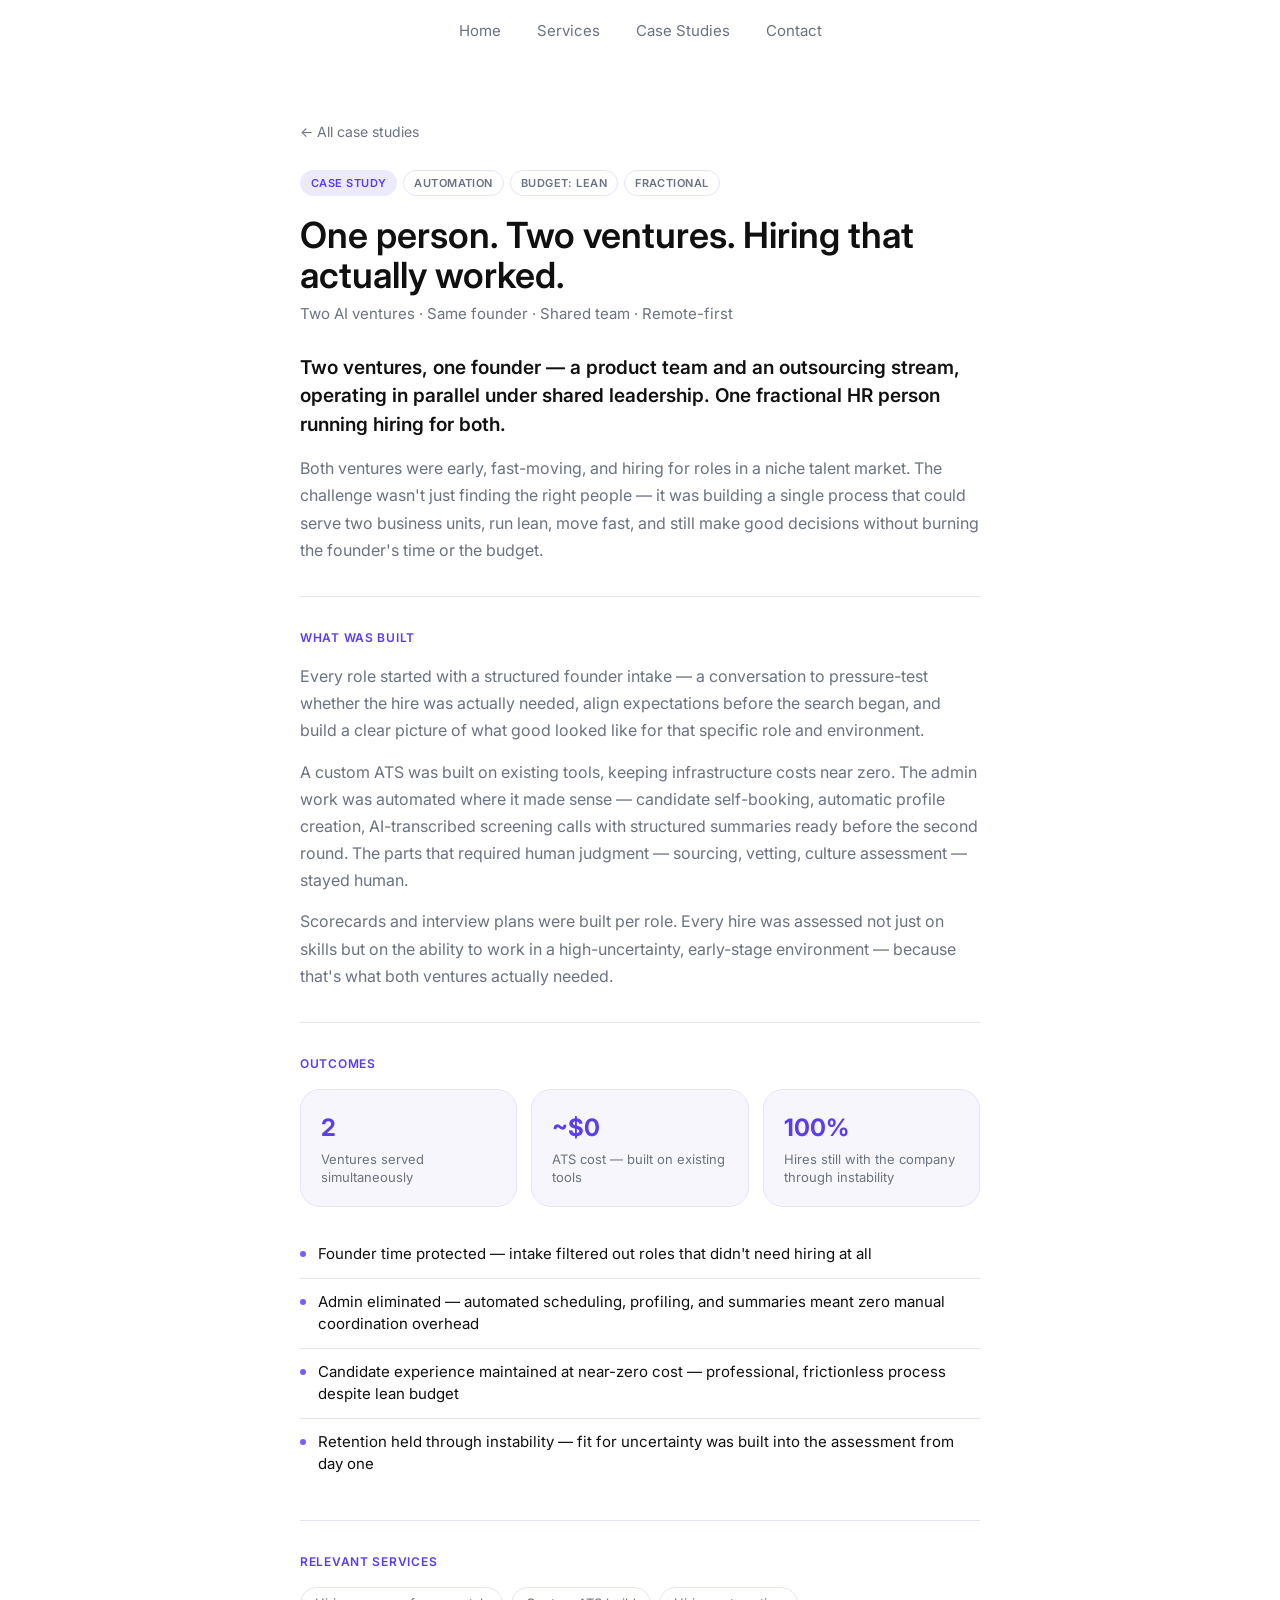
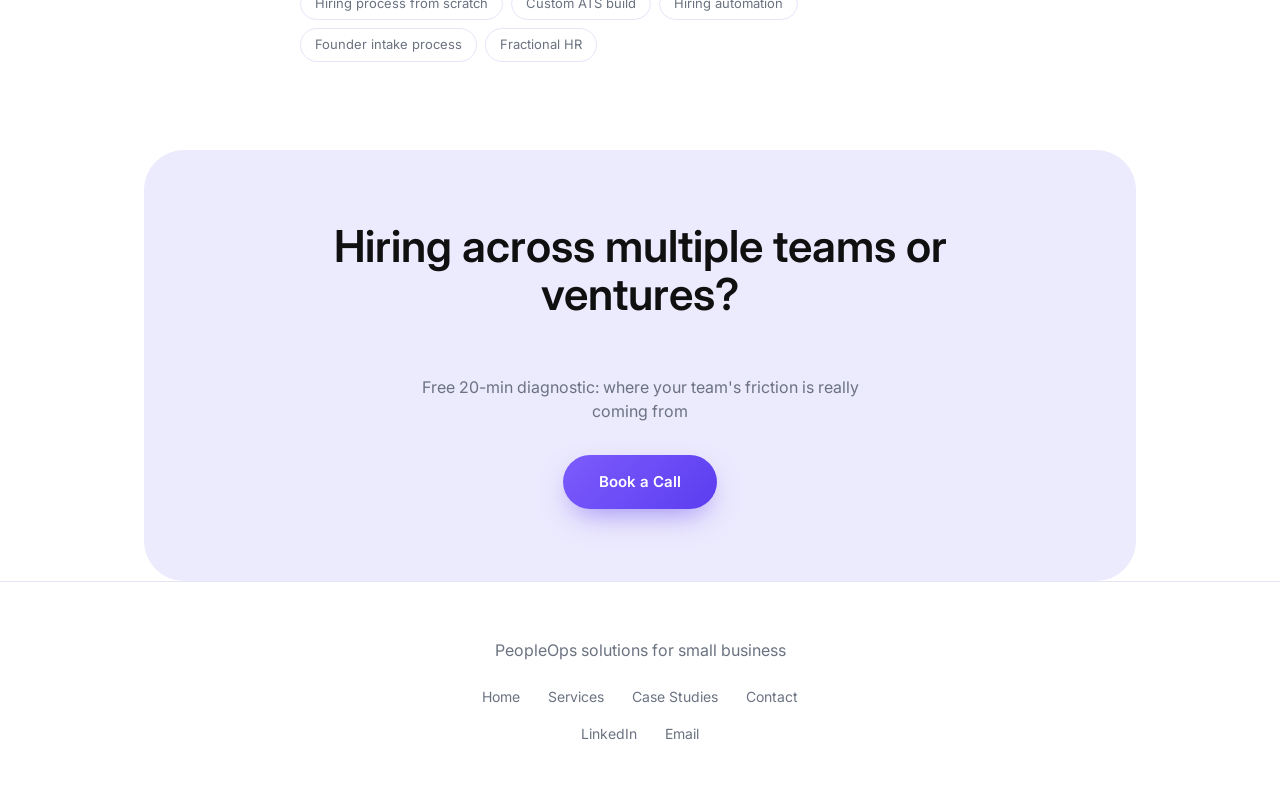
==== case-hiring.html @ a6c80800 "1" ====
<!DOCTYPE html>
<html lang="en">
<head>
<meta charset="UTF-8">
<meta name="viewport" content="width=device-width, initial-scale=1.0">
<title>Hiring for Two Ventures at Once | Case Study | PeopleOps</title>
<meta name="description" content="How one fractional HR hire built a lean, automated hiring process serving two early-stage ventures under shared leadership.">
<link rel="icon" href="data:,">
<link rel="preconnect" href="https://fonts.googleapis.com">
<link rel="preconnect" href="https://fonts.gstatic.com" crossorigin>
<link href="https://fonts.googleapis.com/css2?family=Inter:wght@400;500;600;700&display=swap" rel="stylesheet">
<link rel="stylesheet" href="styles.css">
</head>
<body>

<header class="nav">
  <nav class="nav__inner">
    <a href="index.html#home" class="nav__link">Home</a>
    <a href="index.html#services" class="nav__link">Services</a>
    <a href="cases.html" class="nav__link">Case Studies</a>
    <a href="index.html#contact" class="nav__link">Contact</a>
  </nav>
</header>

<main>
  <section class="case-single">
    <div class="case-content">
      <a class="case-back" href="cases.html">&larr; All case studies</a>

      <div class="case-pills">
        <span class="case-pill case-pill--accent">Case study</span>
        <span class="case-pill">Automation</span>
        <span class="case-pill">Budget: lean</span>
        <span class="case-pill">Fractional</span>
      </div>

      <h1 class="case-title-page">One person. Two ventures. Hiring that actually worked.</h1>
      <p class="case-sub">Two AI ventures &middot; Same founder &middot; Shared team &middot; Remote-first</p>

      <p class="case-hook">Two ventures, one founder &mdash; a product team and an outsourcing stream, operating in parallel under shared leadership. One fractional HR person running hiring for both.</p>

      <p class="case-body">Both ventures were early, fast-moving, and hiring for roles in a niche talent market. The challenge wasn't just finding the right people &mdash; it was building a single process that could serve two business units, run lean, move fast, and still make good decisions without burning the founder's time or the budget.</p>

      <hr class="case-divider">

      <p class="case-label">What was built</p>

      <p class="case-body">Every role started with a structured founder intake &mdash; a conversation to pressure-test whether the hire was actually needed, align expectations before the search began, and build a clear picture of what good looked like for that specific role and environment.</p>

      <p class="case-body">A custom ATS was built on existing tools, keeping infrastructure costs near zero. The admin work was automated where it made sense &mdash; candidate self-booking, automatic profile creation, AI-transcribed screening calls with structured summaries ready before the second round. The parts that required human judgment &mdash; sourcing, vetting, culture assessment &mdash; stayed human.</p>

      <p class="case-body">Scorecards and interview plans were built per role. Every hire was assessed not just on skills but on the ability to work in a high-uncertainty, early-stage environment &mdash; because that's what both ventures actually needed.</p>

      <hr class="case-divider">

      <p class="case-label">Outcomes</p>

      <div class="case-metrics">
        <div class="case-metric">
          <p class="case-metric-val">2</p>
          <p class="case-metric-label">Ventures served simultaneously</p>
        </div>
        <div class="case-metric">
          <p class="case-metric-val">~$0</p>
          <p class="case-metric-label">ATS cost &mdash; built on existing tools</p>
        </div>
        <div class="case-metric">
          <p class="case-metric-val">100%</p>
          <p class="case-metric-label">Hires still with the company through instability</p>
        </div>
      </div>

      <ul class="case-outcomes">
        <li><span class="case-dot"></span><span>Founder time protected &mdash; intake filtered out roles that didn't need hiring at all</span></li>
        <li><span class="case-dot"></span><span>Admin eliminated &mdash; automated scheduling, profiling, and summaries meant zero manual coordination overhead</span></li>
        <li><span class="case-dot"></span><span>Candidate experience maintained at near-zero cost &mdash; professional, frictionless process despite lean budget</span></li>
        <li><span class="case-dot"></span><span>Retention held through instability &mdash; fit for uncertainty was built into the assessment from day one</span></li>
      </ul>

      <hr class="case-divider">

      <p class="case-label">Relevant services</p>
      <div class="case-services">
        <span class="case-service-tag">Hiring process from scratch</span>
        <span class="case-service-tag">Custom ATS build</span>
        <span class="case-service-tag">Hiring automation</span>
        <span class="case-service-tag">Founder intake process</span>
        <span class="case-service-tag">Fractional HR</span>
      </div>
    </div>
  </section>

  <section class="cta">
    <h2>Hiring across multiple teams or ventures?</h2>
    <p>Free 20-min diagnostic: where your team's friction is really coming from</p>
    <a class="btn btn--primary" href="https://calendly.com/ana-cinnamon-hr/30min" target="_blank" rel="noopener">Book a Call</a>
  </section>
</main>

<footer class="footer">
  <p class="footer__tagline">PeopleOps solutions for small business</p>
  <nav class="footer__nav">
    <a href="index.html#home">Home</a>
    <a href="index.html#services">Services</a>
    <a href="cases.html">Case Studies</a>
    <a href="index.html#contact">Contact</a>
  </nav>
  <div class="footer__social">
    <a href="https://www.linkedin.com/in/oksana-s-b65aa816a/" target="_blank" rel="noopener">LinkedIn</a>
    <a href="index.html#contact">Email</a>
  </div>
</footer>

</body>
</html>
---- styles.css ----
:root {
  --ink: #101011;
  --muted: #6b7280;
  --bg: #ffffff;
  --lavender: #eceafd;
  --violet: #7c5cfc;
  --violet-dark: #5b3df0;
  --card-bg: #f7f6fd;
  --border: #e7e4f8;
  --radius: 20px;
  --max-width: 1040px;
}

* { box-sizing: border-box; }

html { scroll-behavior: smooth; }

body {
  margin: 0;
  font-family: "Inter", sans-serif;
  color: var(--ink);
  background: var(--bg);
  line-height: 1.5;
}

h1, h2, h3 {
  font-weight: 600;
  margin: 0;
  line-height: 1.1;
}

p { margin: 0; }

a { text-decoration: none; color: inherit; }

ul { margin: 0; padding: 0; list-style: none; }

section {
  max-width: var(--max-width);
  margin: 0 auto;
  padding: 80px 24px;
}

/* Nav */
.nav {
  position: sticky;
  top: 0;
  background: rgba(255, 255, 255, 0.85);
  backdrop-filter: blur(8px);
  z-index: 10;
}

.nav__inner {
  max-width: var(--max-width);
  margin: 0 auto;
  padding: 20px 24px;
  display: flex;
  justify-content: center;
  gap: 36px;
}

.nav__link {
  color: var(--muted);
  font-size: 15px;
  transition: color 0.15s ease;
}

.nav__link:hover { color: var(--ink); }

/* Buttons */
.btn {
  display: inline-block;
  padding: 16px 36px;
  border-radius: 999px;
  font-weight: 600;
  font-size: 15px;
}

.btn--primary {
  background: linear-gradient(135deg, var(--violet), var(--violet-dark));
  color: #fff;
  box-shadow: 0 12px 30px -10px rgba(91, 61, 240, 0.6);
  transition: transform 0.15s ease, box-shadow 0.15s ease;
}

.btn--primary:hover {
  transform: translateY(-2px);
  box-shadow: 0 16px 34px -8px rgba(91, 61, 240, 0.7);
}

/* Hero */
.hero {
  text-align: center;
  padding-top: 80px;
  padding-bottom: 100px;
  background: linear-gradient(180deg, #ffffff 0%, var(--lavender) 100%);
  border-radius: 0 0 40px 40px;
}

.badge {
  display: inline-block;
  padding: 8px 20px;
  border: 1px solid var(--border);
  border-radius: 999px;
  font-size: 14px;
  color: var(--muted);
  background: #fff;
  margin-bottom: 28px;
}

.hero h1 {
  font-size: clamp(36px, 6vw, 72px);
  max-width: 900px;
  margin: 0 auto 28px;
}

.hero__sub {
  max-width: 620px;
  margin: 0 auto 40px;
  color: var(--muted);
  font-size: 18px;
}

/* Pain points */
.pain__list li {
  display: flex;
  align-items: flex-start;
  gap: 16px;
  font-size: clamp(18px, 2.4vw, 26px);
  padding: 20px 0;
  border-bottom: 1px solid var(--border);
}

.pain__list li:first-child { border-top: 1px solid var(--border); }

.pain__emoji { font-size: 22px; }

/* Eyebrow / section headers */
.eyebrow {
  display: block;
  color: var(--violet-dark);
  font-weight: 600;
  font-size: 14px;
  text-transform: uppercase;
  letter-spacing: 0.06em;
  margin-bottom: 14px;
  text-align: center;
}

.solutions h2, .cta h2 {
  text-align: center;
  font-size: clamp(28px, 4vw, 44px);
  max-width: 760px;
  margin: 0 auto 56px;
}

.cards {
  display: grid;
  grid-template-columns: repeat(3, 1fr);
  gap: 24px;
}

.card {
  background: var(--card-bg);
  border: 1px solid var(--border);
  border-radius: var(--radius);
  padding: 32px;
}

.card h3 { font-size: 20px; margin-bottom: 12px; }
.card p { color: var(--muted); font-size: 15px; }

/* Why us */
.why__list {
  display: grid;
  grid-template-columns: repeat(3, 1fr);
  gap: 32px;
  margin-top: 40px;
}

.why__num, .process__num {
  display: block;
  color: var(--violet);
  font-weight: 700;
  font-size: 15px;
  margin-bottom: 10px;
}

.why__item h3 { font-size: 19px; margin-bottom: 10px; }
.why__item p { color: var(--muted); font-size: 15px; }
.why__item p a { color: var(--violet-dark); text-decoration: underline; text-decoration-color: var(--border); text-underline-offset: 2px; }
.why__item p a:hover { text-decoration-color: var(--violet-dark); }

/* Process */
.process__list {
  display: grid;
  grid-template-columns: repeat(4, 1fr);
  gap: 24px;
  margin-top: 40px;
}

.process__item {
  border: 1px solid var(--border);
  border-radius: var(--radius);
  padding: 24px;
  background: var(--card-bg);
}

.process__item h3 { font-size: 18px; margin-bottom: 12px; }

.process__item ul { display: flex; flex-direction: column; gap: 8px; }
.process__item li { color: var(--muted); font-size: 14px; }

/* CTA */
.cta {
  text-align: center;
  background: var(--lavender);
  border-radius: 40px;
  max-width: calc(var(--max-width) - 48px);
  padding: 72px 24px;
}

.cta p {
  color: var(--muted);
  font-size: 16px;
  max-width: 480px;
  margin: 0 auto 32px;
}

/* Contact */
.contact { max-width: 600px; }

.contact h2 {
  text-align: center;
  font-size: clamp(26px, 4vw, 36px);
  margin-bottom: 40px;
}

.contact__form {
  display: flex;
  flex-direction: column;
  gap: 20px;
}

.contact__form label {
  display: flex;
  flex-direction: column;
  gap: 8px;
  font-size: 14px;
  color: var(--muted);
}

.contact__form input,
.contact__form textarea {
  font-family: inherit;
  font-size: 15px;
  padding: 14px 16px;
  border: 1px solid var(--border);
  border-radius: 12px;
  color: var(--ink);
  background: var(--card-bg);
  resize: vertical;
}

.contact__form input:focus,
.contact__form textarea:focus {
  outline: 2px solid var(--violet);
  outline-offset: 1px;
}

.contact__form button {
  align-self: center;
  border: none;
  cursor: pointer;
  margin-top: 8px;
}

/* Footer */
.footer {
  text-align: center;
  padding: 56px 24px 40px;
  border-top: 1px solid var(--border);
}

.footer__tagline {
  color: var(--muted);
  margin-bottom: 24px;
}

.footer__nav, .footer__social {
  display: flex;
  justify-content: center;
  gap: 28px;
  margin-bottom: 16px;
  font-size: 14px;
  color: var(--muted);
}

.footer__nav a:hover, .footer__social a:hover { color: var(--ink); }

@media (max-width: 720px) {
  .cards, .why__list, .process__list {
    grid-template-columns: 1fr;
  }
  section { padding: 56px 20px; }
  .nav__inner { gap: 24px; }
}

/* Case studies: index */
.case-hero-index {
  text-align: center;
  padding-top: 64px;
  padding-bottom: 48px;
}

.case-hero-index h1 {
  font-size: clamp(32px, 5vw, 52px);
  margin: 16px 0 20px;
}

.case-hero-index p {
  max-width: 560px;
  margin: 0 auto;
  color: var(--muted);
  font-size: 17px;
}

.case-grid {
  display: grid;
  grid-template-columns: repeat(3, 1fr);
  gap: 24px;
  padding-top: 0;
}

.case-card {
  display: flex;
  flex-direction: column;
  background: var(--card-bg);
  border: 1px solid var(--border);
  border-radius: var(--radius);
  padding: 28px;
  transition: transform 0.15s ease, box-shadow 0.15s ease;
}

.case-card:hover {
  transform: translateY(-3px);
  box-shadow: 0 16px 34px -18px rgba(16, 16, 17, 0.25);
}

.case-card__pills { display: flex; flex-wrap: wrap; gap: 6px; margin-bottom: 14px; }
.case-card h3 { font-size: 19px; margin-bottom: 10px; }
.case-card p { color: var(--muted); font-size: 14px; margin-bottom: 16px; flex-grow: 1; }
.case-card__link { color: var(--violet-dark); font-weight: 600; font-size: 14px; }

/* Case studies: pills */
.case-pill {
  display: inline-block;
  font-size: 11px;
  font-weight: 600;
  padding: 4px 10px;
  border-radius: 999px;
  letter-spacing: 0.04em;
  text-transform: uppercase;
  border: 1px solid var(--border);
  color: var(--muted);
  background: #fff;
}

.case-pill--accent {
  background: var(--lavender);
  border-color: var(--lavender);
  color: var(--violet-dark);
}

/* Case studies: single page */
.case-single { padding-top: 56px; }
.case-content { max-width: 680px; margin: 0 auto; }

.case-back {
  display: inline-block;
  color: var(--muted);
  font-size: 14px;
  margin-bottom: 28px;
}

.case-back:hover { color: var(--ink); }

.case-pills { display: flex; flex-wrap: wrap; gap: 6px; margin-bottom: 20px; }

.case-title-page { font-size: clamp(26px, 4vw, 36px); margin: 0 0 8px; }
.case-sub { color: var(--muted); font-size: 15px; margin: 0 0 28px; }
.case-contractor-note { font-size: 13px; color: var(--muted); font-style: italic; margin: 0 0 28px; }

.case-hook { font-size: 19px; font-weight: 600; line-height: 1.5; margin: 0 0 16px; }
.case-body { font-size: 16px; color: var(--muted); margin: 0 0 14px; line-height: 1.7; }

.case-divider { border: none; border-top: 1px solid var(--border); margin: 32px 0; }

.case-label {
  font-size: 12px;
  font-weight: 600;
  letter-spacing: 0.06em;
  text-transform: uppercase;
  color: var(--violet-dark);
  margin: 0 0 16px;
}

/* Case studies: phases */
.case-phase { margin: 0 0 24px; }
.case-phase-header { display: flex; align-items: center; gap: 10px; margin-bottom: 8px; }
.case-phase-num {
  font-size: 12px;
  font-weight: 600;
  padding: 3px 10px;
  border-radius: 999px;
  background: var(--lavender);
  color: var(--violet-dark);
}
.case-phase-title { font-size: 17px; font-weight: 600; }
.case-phase-body {
  font-size: 15px;
  color: var(--muted);
  margin: 0;
  padding-left: 16px;
  border-left: 2px solid var(--border);
  line-height: 1.7;
}

/* Case studies: notes */
.case-note {
  background: var(--card-bg);
  border: 1px solid var(--border);
  border-radius: var(--radius);
  padding: 18px 20px;
  margin: 0 0 14px;
  font-size: 14px;
  color: var(--muted);
  line-height: 1.7;
}
.case-note-label {
  font-size: 12px;
  font-weight: 600;
  letter-spacing: 0.04em;
  text-transform: uppercase;
  color: var(--ink);
  margin-bottom: 6px;
}

/* Case studies: metrics */
.case-metrics {
  display: grid;
  grid-template-columns: repeat(auto-fit, minmax(140px, 1fr));
  gap: 14px;
  margin: 8px 0 24px;
}
.case-metric {
  background: var(--card-bg);
  border: 1px solid var(--border);
  border-radius: var(--radius);
  padding: 20px;
}
.case-metric-val { font-size: 24px; font-weight: 700; color: var(--violet-dark); margin: 0 0 4px; }
.case-metric-label { font-size: 13px; color: var(--muted); margin: 0; line-height: 1.4; }

/* Case studies: outcomes */
.case-outcomes { margin: 0 0 8px; padding: 0; list-style: none; }
.case-outcomes li {
  padding: 12px 0;
  border-bottom: 1px solid var(--border);
  font-size: 15px;
  display: flex;
  align-items: flex-start;
  gap: 12px;
  color: var(--ink);
}
.case-outcomes li:last-child { border-bottom: none; }
.case-dot { width: 6px; height: 6px; border-radius: 50%; background: var(--violet); flex-shrink: 0; margin-top: 8px; }

/* Case studies: services */
.case-services { display: flex; flex-wrap: wrap; gap: 8px; margin: 0 0 8px; }
.case-service-tag {
  display: inline-block;
  font-size: 13px;
  padding: 6px 14px;
  border-radius: 999px;
  border: 1px solid var(--border);
  color: var(--muted);
  background: #fff;
}

/* Case studies: disclaimer */
.case-disclaimer {
  font-size: 13px;
  color: var(--muted);
  border: 1px solid var(--border);
  border-radius: var(--radius);
  padding: 16px 20px;
  margin: 24px 0 0;
  line-height: 1.7;
}

@media (max-width: 720px) {
  .case-grid { grid-template-columns: 1fr; }
}
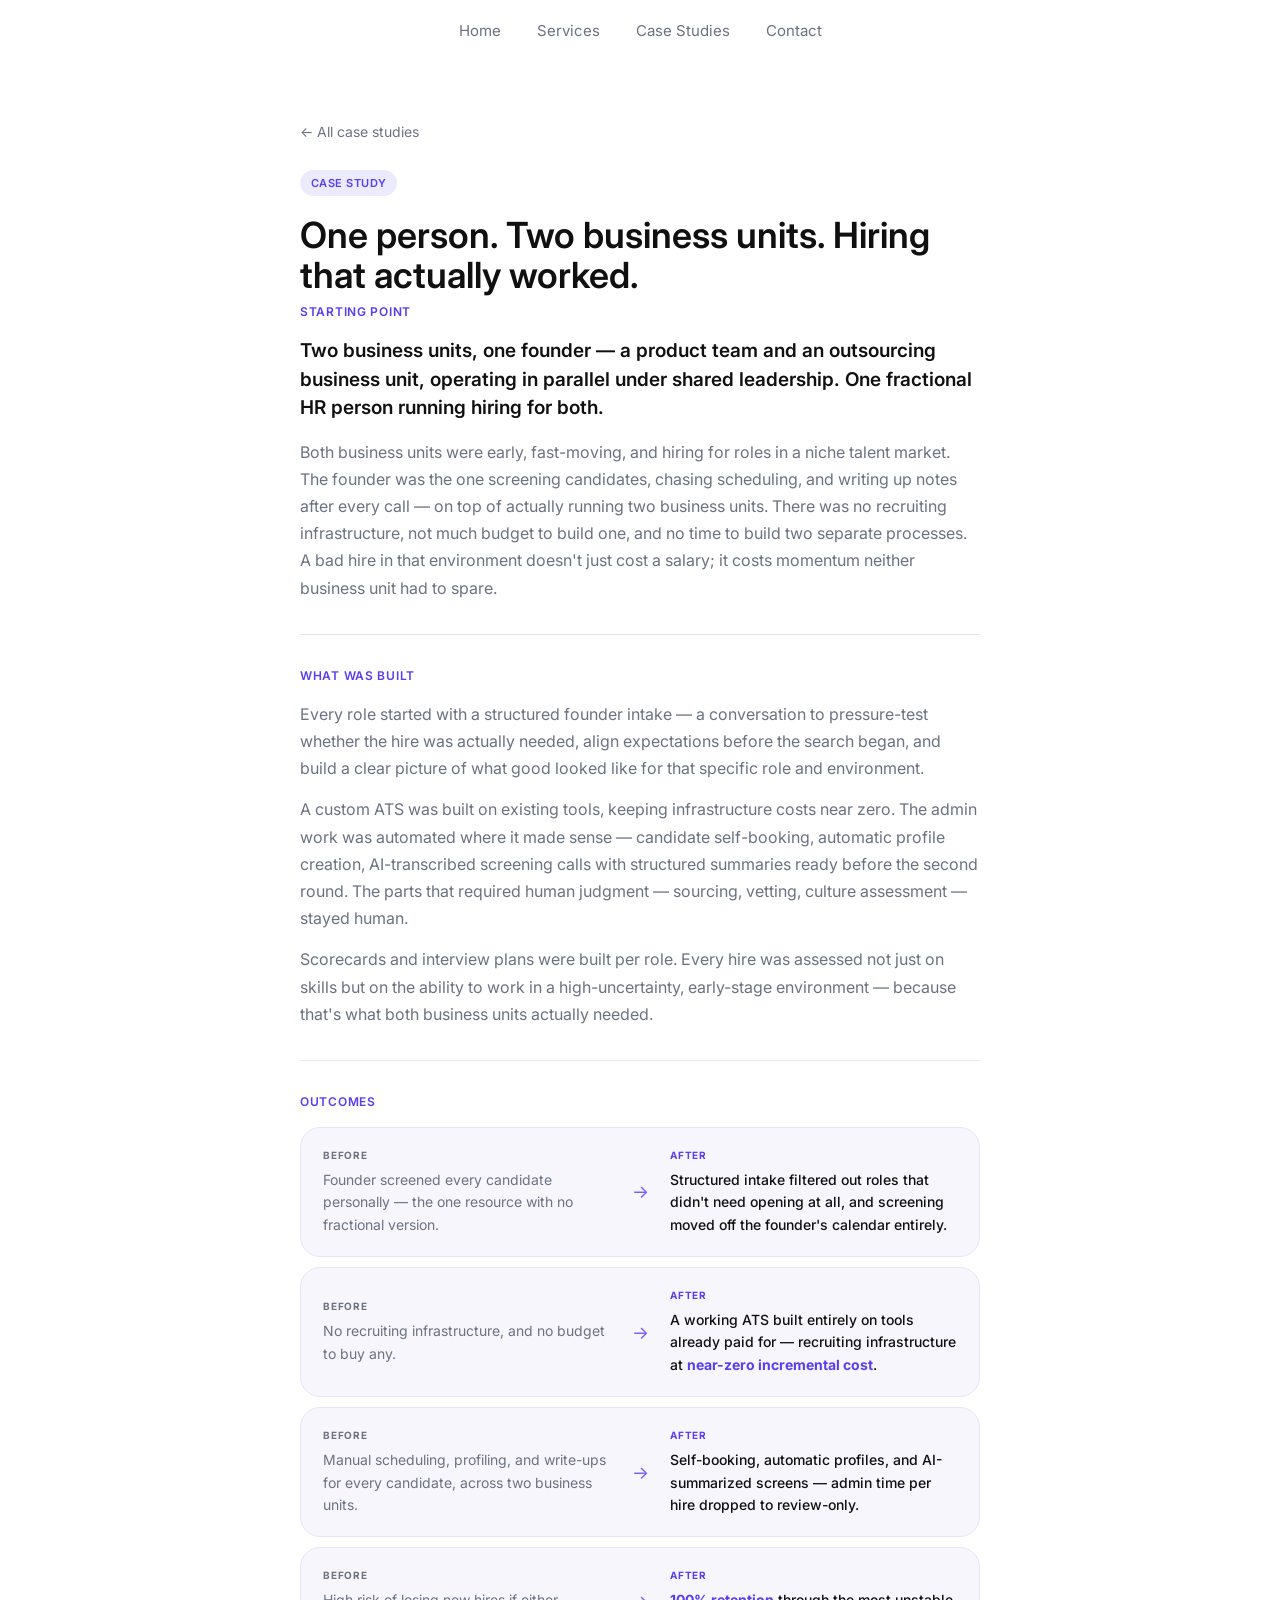
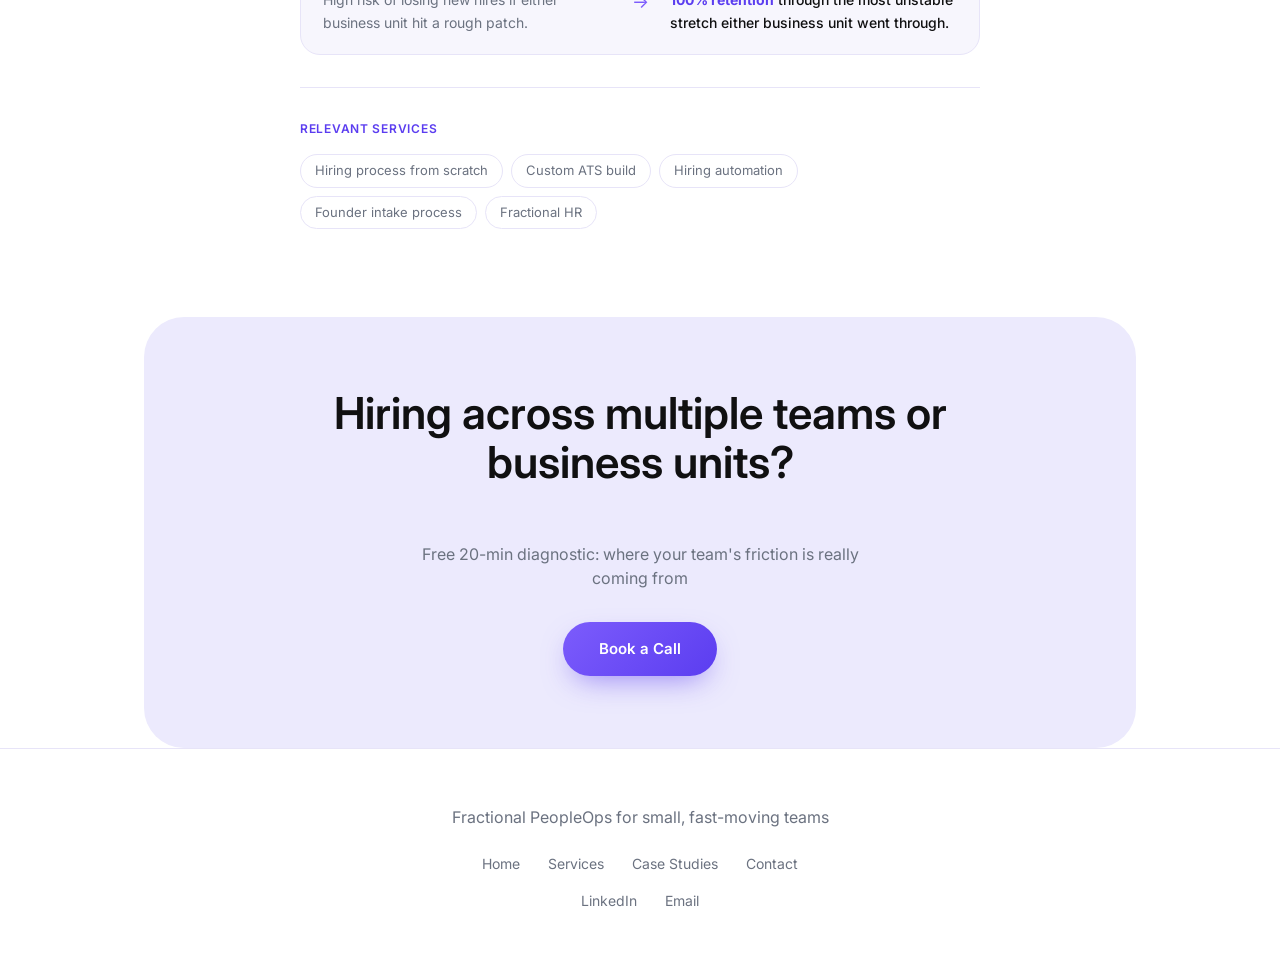
==== commit 806f0657: "Restructure case studies: starting point + outcomes, drop scope labels Rework all case pages into a " ====
--- a/case-hiring.html
+++ b/case-hiring.html
@@ -3,8 +3,8 @@
 <head>
 <meta charset="UTF-8">
 <meta name="viewport" content="width=device-width, initial-scale=1.0">
-<title>Hiring for Two Ventures at Once | Case Study | PeopleOps</title>
-<meta name="description" content="How one fractional HR hire built a lean, automated hiring process serving two early-stage ventures under shared leadership.">
+<title>Hiring for Two Business Units at Once | Case Study | PeopleOps</title>
+<meta name="description" content="How one fractional HR hire built a lean, automated hiring process serving two early-stage business units under shared leadership.">
 <link rel="icon" href="data:,">
 <link rel="preconnect" href="https://fonts.googleapis.com">
 <link rel="preconnect" href="https://fonts.gstatic.com" crossorigin>
@@ -29,17 +29,15 @@
 
       <div class="case-pills">
         <span class="case-pill case-pill--accent">Case study</span>
-        <span class="case-pill">Automation</span>
-        <span class="case-pill">Budget: lean</span>
-        <span class="case-pill">Fractional</span>
       </div>
 
-      <h1 class="case-title-page">One person. Two ventures. Hiring that actually worked.</h1>
-      <p class="case-sub">Two AI ventures &middot; Same founder &middot; Shared team &middot; Remote-first</p>
+      <h1 class="case-title-page">One person. Two business units. Hiring that actually worked.</h1>
 
-      <p class="case-hook">Two ventures, one founder &mdash; a product team and an outsourcing stream, operating in parallel under shared leadership. One fractional HR person running hiring for both.</p>
+      <p class="case-label">Starting point</p>
 
-      <p class="case-body">Both ventures were early, fast-moving, and hiring for roles in a niche talent market. The challenge wasn't just finding the right people &mdash; it was building a single process that could serve two business units, run lean, move fast, and still make good decisions without burning the founder's time or the budget.</p>
+      <p class="case-hook">Two business units, one founder &mdash; a product team and an outsourcing business unit, operating in parallel under shared leadership. One fractional HR person running hiring for both.</p>
+
+      <p class="case-body">Both business units were early, fast-moving, and hiring for roles in a niche talent market. The founder was the one screening candidates, chasing scheduling, and writing up notes after every call &mdash; on top of actually running two business units. There was no recruiting infrastructure, not much budget to build one, and no time to build two separate processes. A bad hire in that environment doesn't just cost a salary; it costs momentum neither business unit had to spare.</p>
 
       <hr class="case-divider">
 
@@ -49,33 +47,34 @@
 
       <p class="case-body">A custom ATS was built on existing tools, keeping infrastructure costs near zero. The admin work was automated where it made sense &mdash; candidate self-booking, automatic profile creation, AI-transcribed screening calls with structured summaries ready before the second round. The parts that required human judgment &mdash; sourcing, vetting, culture assessment &mdash; stayed human.</p>
 
-      <p class="case-body">Scorecards and interview plans were built per role. Every hire was assessed not just on skills but on the ability to work in a high-uncertainty, early-stage environment &mdash; because that's what both ventures actually needed.</p>
+      <p class="case-body">Scorecards and interview plans were built per role. Every hire was assessed not just on skills but on the ability to work in a high-uncertainty, early-stage environment &mdash; because that's what both business units actually needed.</p>
 
       <hr class="case-divider">
 
       <p class="case-label">Outcomes</p>
 
-      <div class="case-metrics">
-        <div class="case-metric">
-          <p class="case-metric-val">2</p>
-          <p class="case-metric-label">Ventures served simultaneously</p>
+      <div class="case-transform">
+        <div class="case-transform-row">
+          <div class="case-transform-before"><span class="case-transform-label">Before</span><p>Founder screened every candidate personally &mdash; the one resource with no fractional version.</p></div>
+          <div class="case-transform-arrow">&rarr;</div>
+          <div class="case-transform-after"><span class="case-transform-label">After</span><p>Structured intake filtered out roles that didn't need opening at all, and screening moved off the founder's calendar entirely.</p></div>
         </div>
-        <div class="case-metric">
-          <p class="case-metric-val">~$0</p>
-          <p class="case-metric-label">ATS cost &mdash; built on existing tools</p>
+        <div class="case-transform-row">
+          <div class="case-transform-before"><span class="case-transform-label">Before</span><p>No recruiting infrastructure, and no budget to buy any.</p></div>
+          <div class="case-transform-arrow">&rarr;</div>
+          <div class="case-transform-after"><span class="case-transform-label">After</span><p>A working ATS built entirely on tools already paid for &mdash; recruiting infrastructure at <strong>near-zero incremental cost</strong>.</p></div>
         </div>
-        <div class="case-metric">
-          <p class="case-metric-val">100%</p>
-          <p class="case-metric-label">Hires still with the company through instability</p>
+        <div class="case-transform-row">
+          <div class="case-transform-before"><span class="case-transform-label">Before</span><p>Manual scheduling, profiling, and write-ups for every candidate, across two business units.</p></div>
+          <div class="case-transform-arrow">&rarr;</div>
+          <div class="case-transform-after"><span class="case-transform-label">After</span><p>Self-booking, automatic profiles, and AI-summarized screens &mdash; admin time per hire dropped to review-only.</p></div>
+        </div>
+        <div class="case-transform-row">
+          <div class="case-transform-before"><span class="case-transform-label">Before</span><p>High risk of losing new hires if either business unit hit a rough patch.</p></div>
+          <div class="case-transform-arrow">&rarr;</div>
+          <div class="case-transform-after"><span class="case-transform-label">After</span><p><strong>100% retention</strong> through the most unstable stretch either business unit went through.</p></div>
         </div>
       </div>
-
-      <ul class="case-outcomes">
-        <li><span class="case-dot"></span><span>Founder time protected &mdash; intake filtered out roles that didn't need hiring at all</span></li>
-        <li><span class="case-dot"></span><span>Admin eliminated &mdash; automated scheduling, profiling, and summaries meant zero manual coordination overhead</span></li>
-        <li><span class="case-dot"></span><span>Candidate experience maintained at near-zero cost &mdash; professional, frictionless process despite lean budget</span></li>
-        <li><span class="case-dot"></span><span>Retention held through instability &mdash; fit for uncertainty was built into the assessment from day one</span></li>
-      </ul>
 
       <hr class="case-divider">
 
@@ -91,14 +90,14 @@
   </section>
 
   <section class="cta">
-    <h2>Hiring across multiple teams or ventures?</h2>
+    <h2>Hiring across multiple teams or business units?</h2>
     <p>Free 20-min diagnostic: where your team's friction is really coming from</p>
     <a class="btn btn--primary" href="https://calendly.com/ana-cinnamon-hr/30min" target="_blank" rel="noopener">Book a Call</a>
   </section>
 </main>
 
 <footer class="footer">
-  <p class="footer__tagline">PeopleOps solutions for small business</p>
+  <p class="footer__tagline">Fractional PeopleOps for small, fast-moving teams</p>
   <nav class="footer__nav">
     <a href="index.html#home">Home</a>
     <a href="index.html#services">Services</a>
--- a/styles.css
+++ b/styles.css
@@ -388,7 +388,6 @@
 .case-pills { display: flex; flex-wrap: wrap; gap: 6px; margin-bottom: 20px; }
 
 .case-title-page { font-size: clamp(26px, 4vw, 36px); margin: 0 0 8px; }
-.case-sub { color: var(--muted); font-size: 15px; margin: 0 0 28px; }
 .case-contractor-note { font-size: 13px; color: var(--muted); font-style: italic; margin: 0 0 28px; }
 
 .case-hook { font-size: 19px; font-weight: 600; line-height: 1.5; margin: 0 0 16px; }
@@ -446,35 +445,47 @@
   margin-bottom: 6px;
 }
 
-/* Case studies: metrics */
-.case-metrics {
+/* Case studies: outcomes (pain -> outcome transformation) */
+.case-transform {
+  display: flex;
+  flex-direction: column;
+  gap: 10px;
+  margin: 8px 0 8px;
+}
+
+.case-transform-row {
   display: grid;
-  grid-template-columns: repeat(auto-fit, minmax(140px, 1fr));
-  gap: 14px;
-  margin: 8px 0 24px;
-}
-.case-metric {
+  grid-template-columns: 1fr 24px 1fr;
+  gap: 18px;
+  align-items: center;
   background: var(--card-bg);
   border: 1px solid var(--border);
   border-radius: var(--radius);
-  padding: 20px;
-}
-.case-metric-val { font-size: 24px; font-weight: 700; color: var(--violet-dark); margin: 0 0 4px; }
-.case-metric-label { font-size: 13px; color: var(--muted); margin: 0; line-height: 1.4; }
-
-/* Case studies: outcomes */
-.case-outcomes { margin: 0 0 8px; padding: 0; list-style: none; }
-.case-outcomes li {
-  padding: 12px 0;
-  border-bottom: 1px solid var(--border);
-  font-size: 15px;
-  display: flex;
-  align-items: flex-start;
-  gap: 12px;
-  color: var(--ink);
-}
-.case-outcomes li:last-child { border-bottom: none; }
-.case-dot { width: 6px; height: 6px; border-radius: 50%; background: var(--violet); flex-shrink: 0; margin-top: 8px; }
+  padding: 20px 22px;
+}
+
+.case-transform-label {
+  display: block;
+  font-size: 10px;
+  font-weight: 700;
+  letter-spacing: 0.08em;
+  text-transform: uppercase;
+  margin-bottom: 6px;
+}
+
+.case-transform-before .case-transform-label { color: var(--muted); }
+.case-transform-after .case-transform-label { color: var(--violet-dark); }
+
+.case-transform-before p { color: var(--muted); font-size: 14px; line-height: 1.6; margin: 0; }
+.case-transform-after p { color: var(--ink); font-size: 14px; line-height: 1.6; margin: 0; font-weight: 500; }
+.case-transform-after strong { color: var(--violet-dark); }
+
+.case-transform-arrow { color: var(--violet); font-size: 18px; text-align: center; }
+
+@media (max-width: 720px) {
+  .case-transform-row { grid-template-columns: 1fr; }
+  .case-transform-arrow { transform: rotate(90deg); justify-self: center; }
+}
 
 /* Case studies: services */
 .case-services { display: flex; flex-wrap: wrap; gap: 8px; margin: 0 0 8px; }
